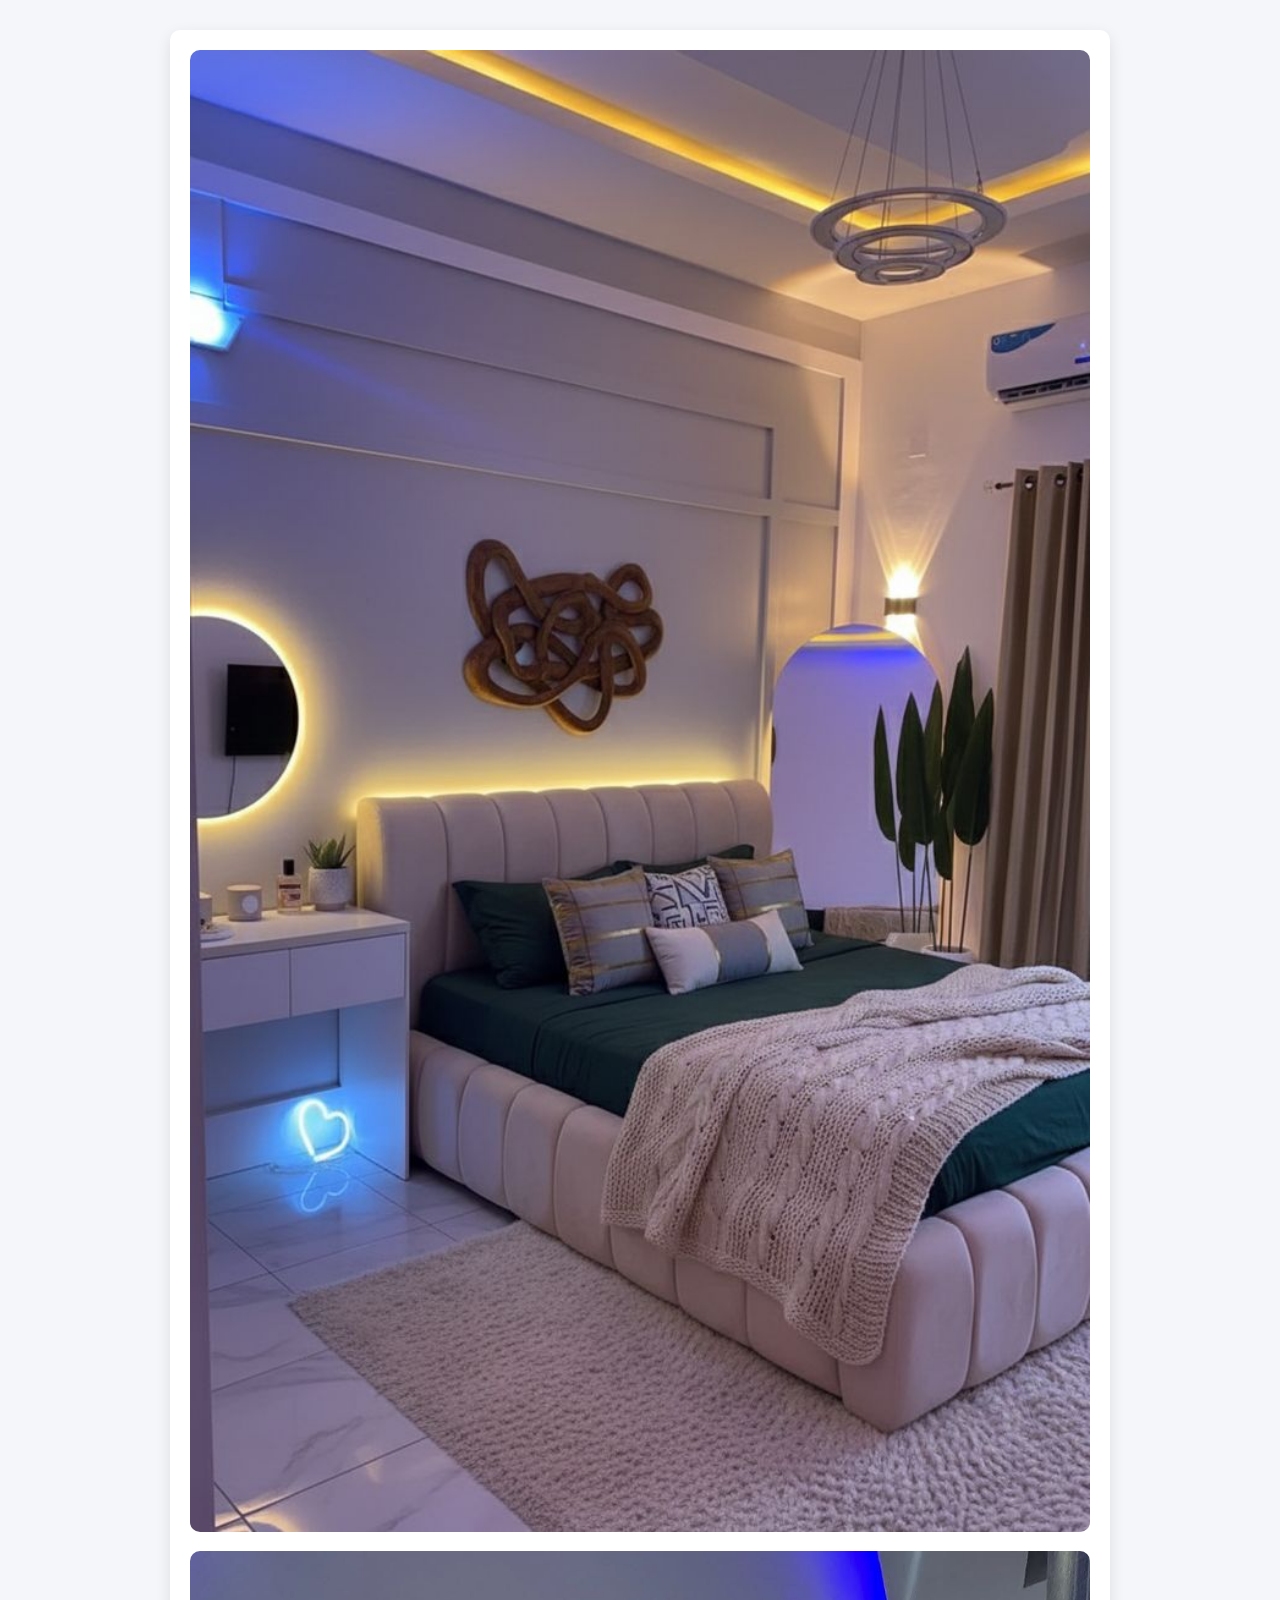
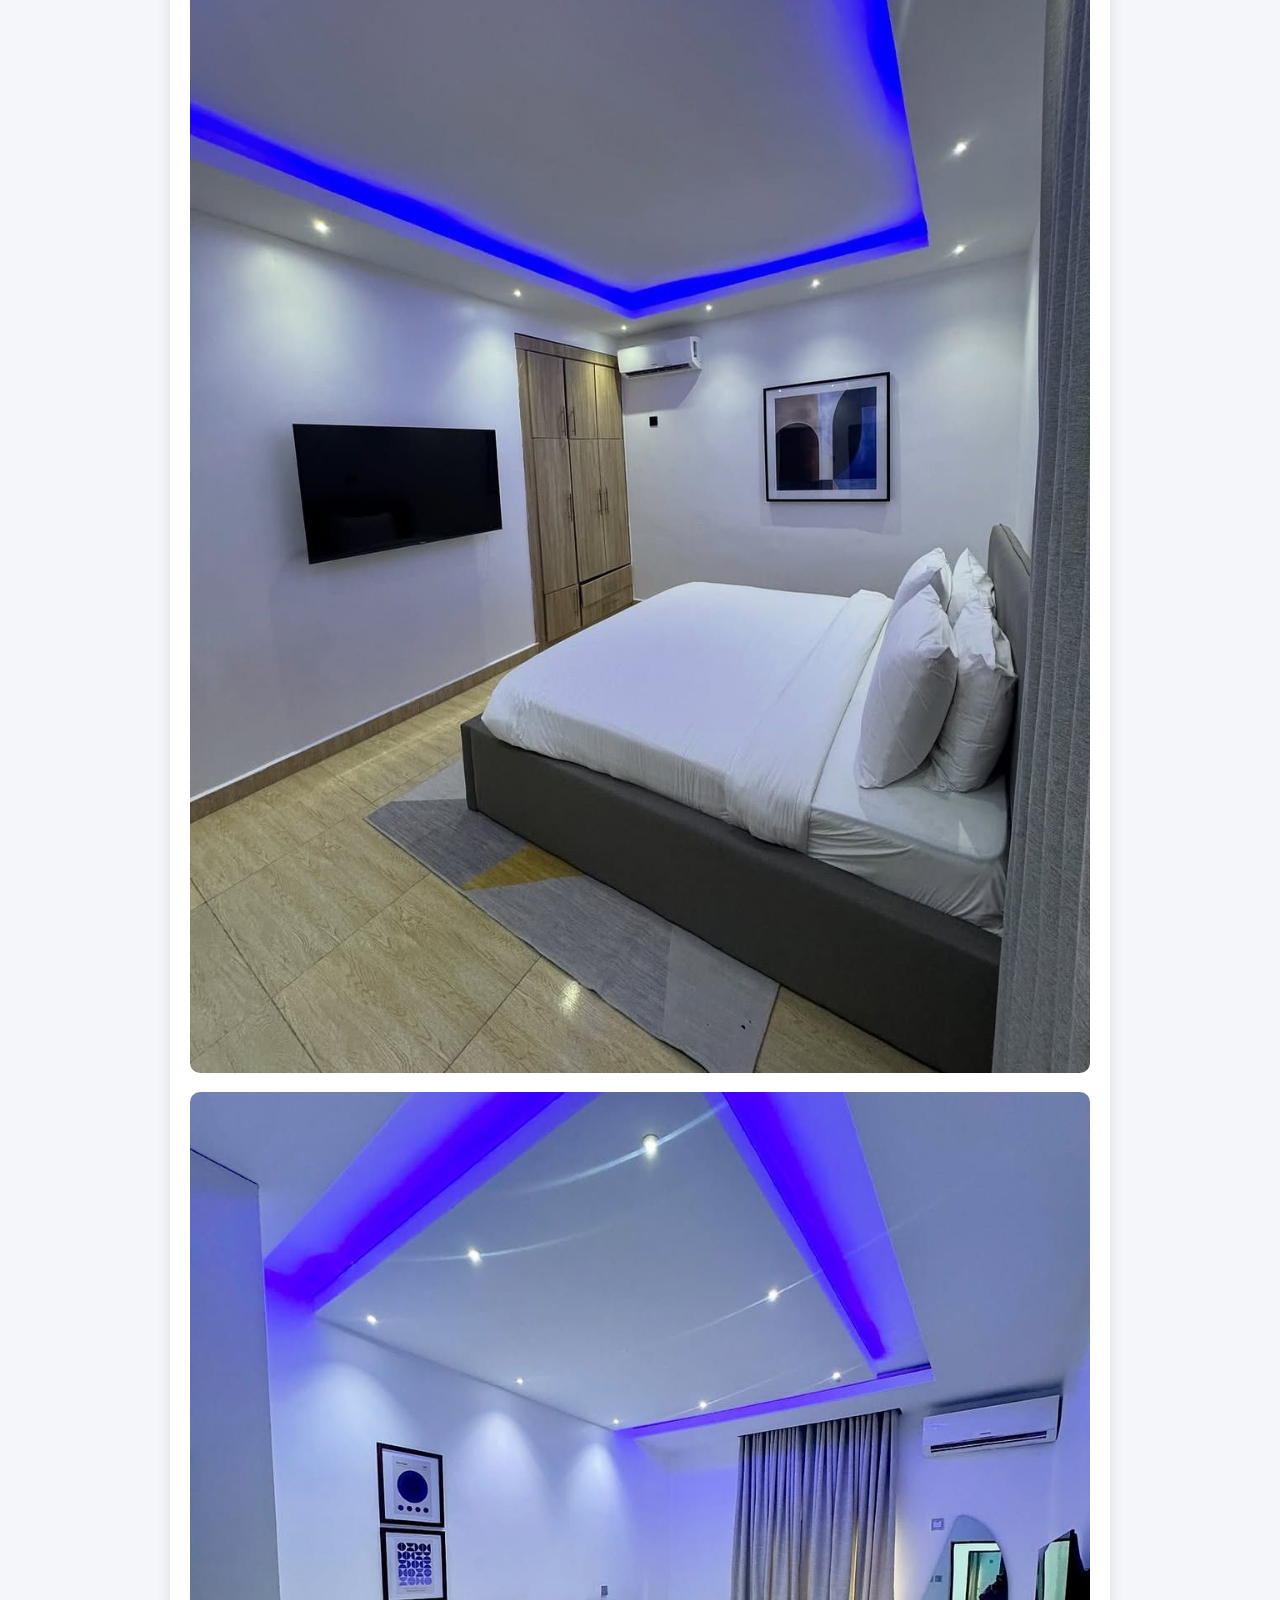
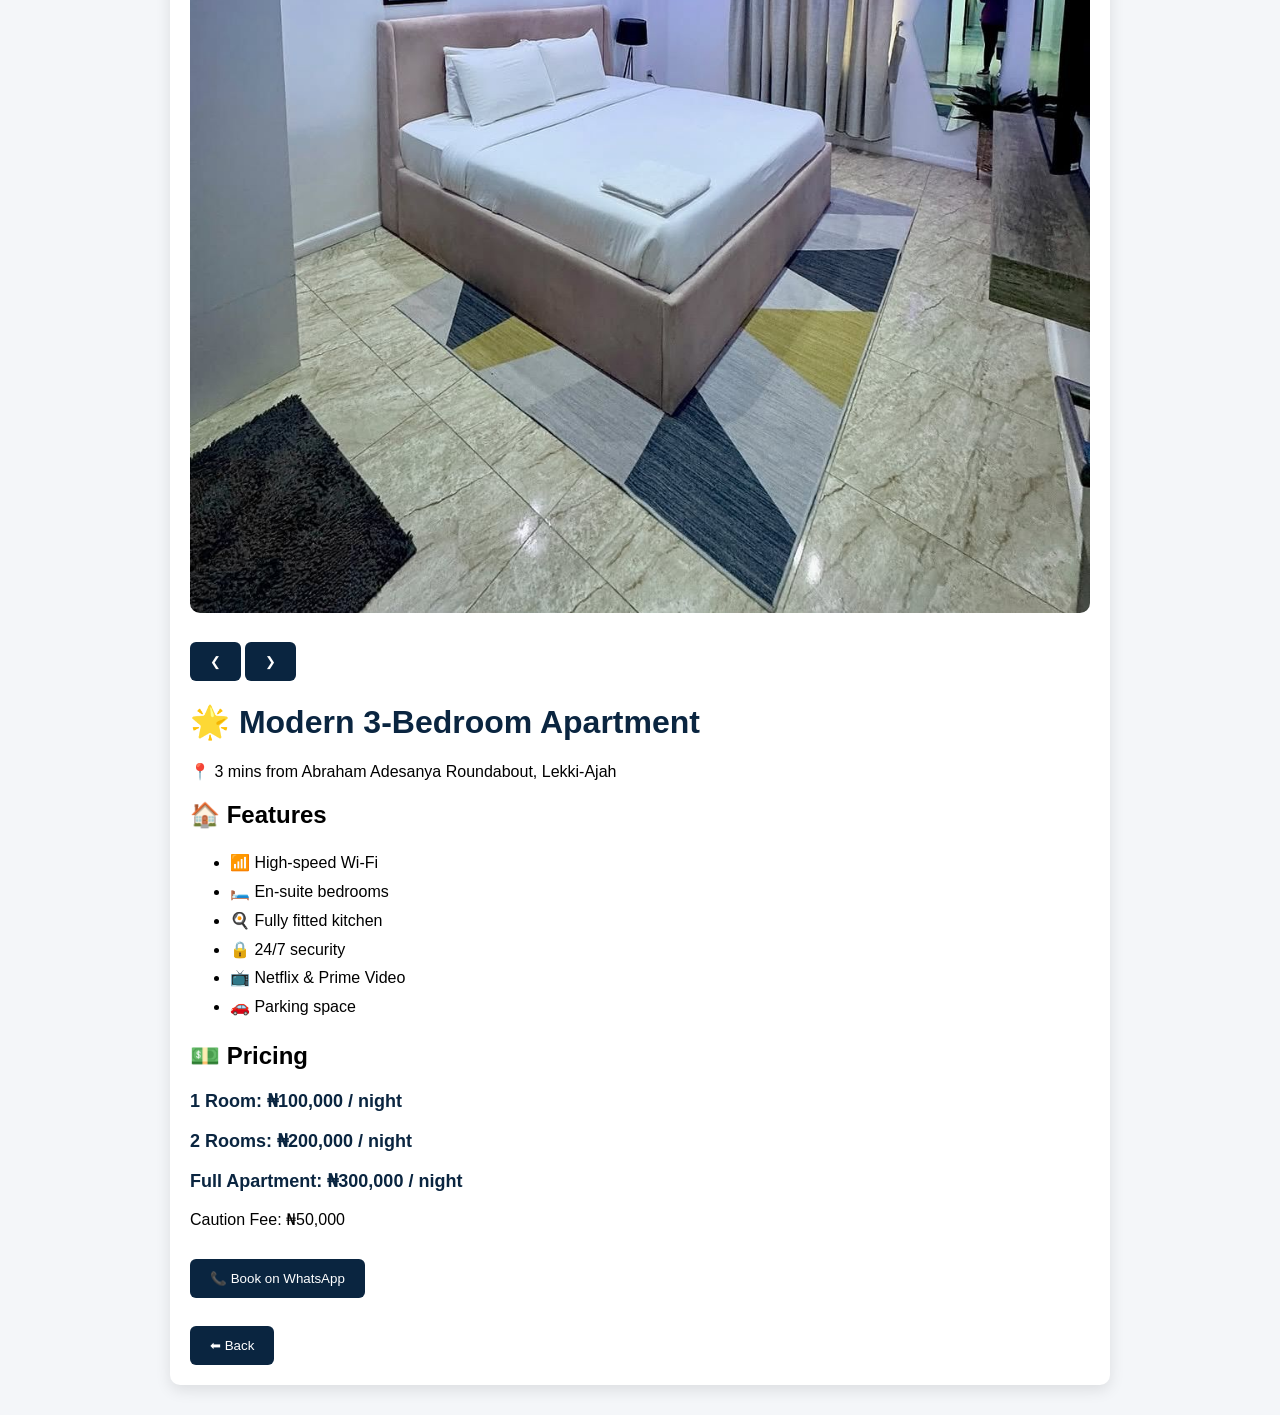
==== house1.html @ 63ebcce3 "Airbnb Apartment" ====
<!DOCTYPE html>
<html lang="en">

<head>
    <meta charset="UTF-8">
    <meta name="viewport" content="width=device-width, initial-scale=1.0">
    <title>Modern Apartment</title>
    <link rel="stylesheet" href="style.css">

    <style>
        body {
            font-family: Arial, sans-serif;
            margin: 0;
            background: #f4f6f9;
        }

        .container {
            max-width: 900px;
            margin: 30px auto;
            background: white;
            padding: 20px;
            border-radius: 10px;
            box-shadow: 0 5px 15px rgba(0, 0, 0, 0.1);
        }

        h1 {
            color: #0a2540;
        }

        .section {
            margin-top: 20px;
        }

        ul {
            line-height: 1.8;
        }

        .price {
            font-size: 18px;
            font-weight: bold;
            color: #0a2540;
        }

        button {
            background: #0a2540;
            color: white;
            padding: 12px 20px;
            border: none;
            border-radius: 6px;
            cursor: pointer;
            margin-top: 10px;
        }

        button:hover {
            background: #123a63;
        }

        img {
            width: 100%;
            border-radius: 10px;
            margin-bottom: 15px;
        }
    </style>
</head>

<body>

    <div class="container">

        <!-- IMAGE -->

        <div class="gallery">
            <img src="inside1.jpg">
            <img src="inside2.jpg">
            <img src="inside3.jpg">

        </div>
        <button class="prev" onclick="scrollLeft()">❮</button>
        <button class="next" onclick="scrollRight()">❯</button>

        <h1>🌟 Modern 3-Bedroom Apartment</h1>
        <p>📍 3 mins from Abraham Adesanya Roundabout, Lekki-Ajah</p>

        <!-- FEATURES -->
        <div class="section">
            <h2>🏠 Features</h2>
            <ul>
                <li>📶 High-speed Wi-Fi</li>
                <li>🛏️ En-suite bedrooms</li>
                <li>🍳 Fully fitted kitchen</li>
                <li>🔒 24/7 security</li>
                <li>📺 Netflix & Prime Video</li>
                <li>🚗 Parking space</li>
            </ul>
        </div>

        <!-- PRICING -->
        <div class="section">
            <h2>💵 Pricing</h2>
            <p class="price">1 Room: ₦100,000 / night</p>
            <p class="price">2 Rooms: ₦200,000 / night</p>
            <p class="price">Full Apartment: ₦300,000 / night</p>
            <p>Caution Fee: ₦50,000</p>
        </div>

        <!-- BOOK BUTTON -->
        <div class="section">
            <a href="https://wa.me/2348062937553">
                <button>📞 Book on WhatsApp</button>
            </a>
        </div>

        <br>

        <a href="index.html">
            <button>⬅ Back</button>
        </a>

    </div>

</body>

</html>
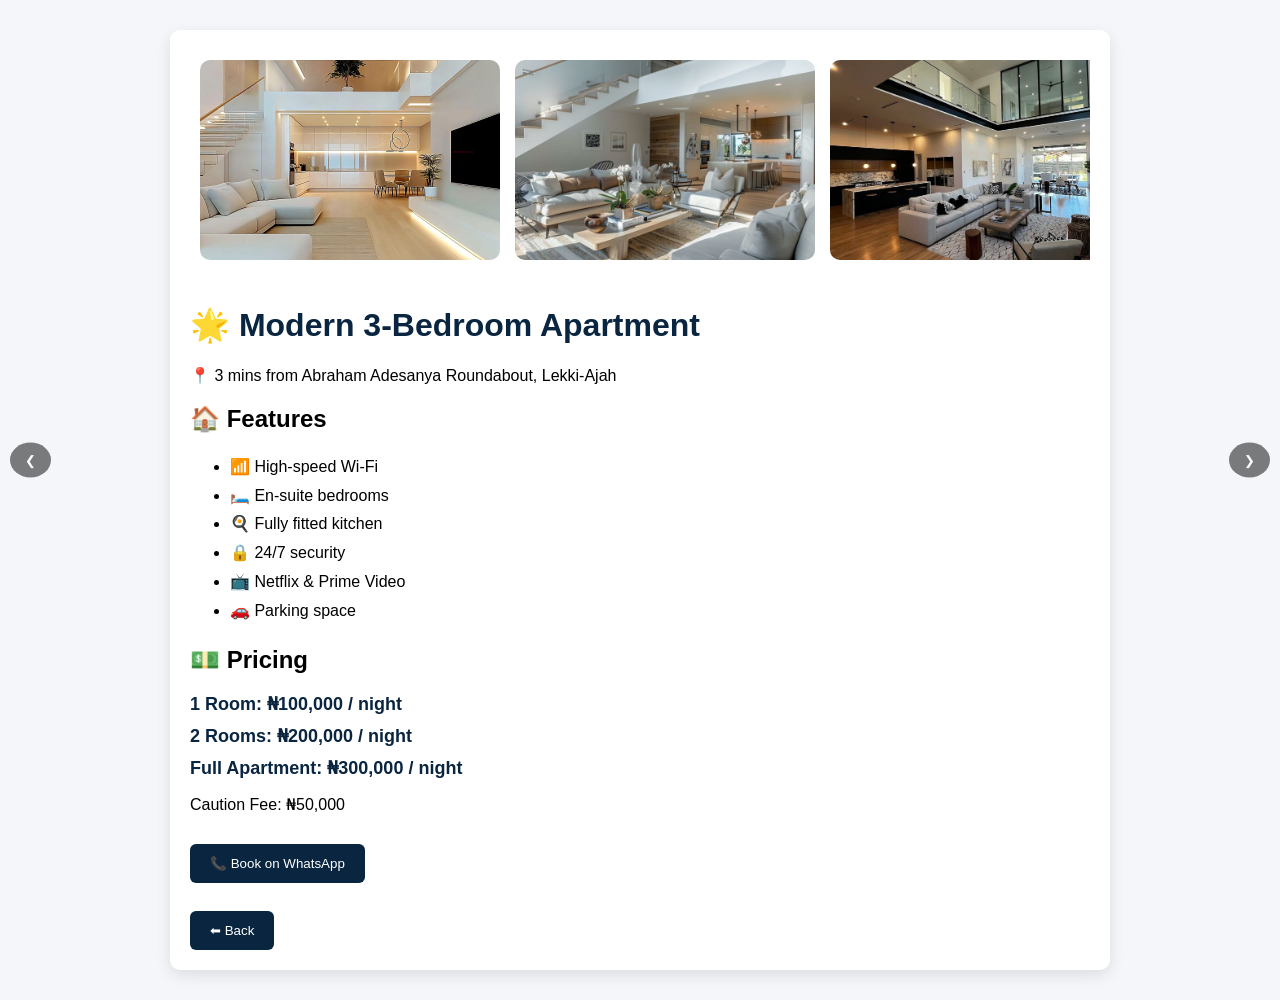
==== commit 5a43ed19: "Add files via upload" ====
--- a/house1.html
+++ b/house1.html
@@ -70,9 +70,9 @@
         <!-- IMAGE -->
 
         <div class="gallery">
-            <img src="inside1.jpg">
-            <img src="inside2.jpg">
-            <img src="inside3.jpg">
+            <img src="interior1.jpg">
+            <img src="interior2.jpg">
+            <img src="interior3.jpg">
 
         </div>
         <button class="prev" onclick="scrollLeft()">❮</button>
--- a/style.css
+++ b/style.css
@@ -0,0 +1,274 @@
+.navbar {
+    display: flex;
+    justify-content: space-between;
+    align-items: center;
+    padding: 15px 40px;
+    background: white;
+    box-shadow: 0 2px 5px rgba(0, 0, 0, 0.1);
+}
+
+.left-side img {
+    width: 50px;
+}
+
+.left-side h2 {
+    font-size: 18px;
+    margin: 0;
+}
+
+.right-side {
+    display: flex;
+    align-items: center;
+    gap: 20px;
+}
+
+/* LOGO */
+.logo img {
+    width: 120px;
+    height: auto;
+}
+
+/* LINKS */
+.nav-links a {
+    margin: 0 10px;
+    text-decoration: none;
+    color: black;
+    font-weight: 500;
+}
+
+.nav-links a:hover {
+    color: #007BFF;
+}
+
+/* SEARCH BOX */
+.search-box {
+    display: flex;
+    align-items: center;
+}
+
+.right-side input {
+    padding: 6px;
+    border: 1px solid #ccc;
+}
+
+.search-box input {
+    padding: 7px;
+    border: 1px solid #ccc;
+    border-radius: 5px 0 0 5px;
+    outline: none;
+}
+
+.search-box button {
+    padding: 7px 10px;
+    border: none;
+    background: #007BFF;
+    color: white;
+    border-radius: 0 5px 5px 0;
+    cursor: pointer;
+}
+
+body {
+    font-family: Arial;
+    margin: 0;
+}
+
+/* HEADER */
+header {
+    display: flex;
+    justify-content: space-between;
+    padding: 20px;
+    background: white;
+}
+
+nav a {
+    margin: 0 10px;
+    text-decoration: none;
+    color: black;
+}
+
+/* HERO */
+.hero {
+    background: url('main\ background.jpg') center/cover;
+    color: white;
+    text-align: center;
+    padding: 100px 20px;
+}
+
+.hero button {
+    padding: 10px 20px;
+    background: blue;
+    color: white;
+    border: none;
+}
+
+/* LISTINGS */
+.listings {
+    padding: 40px;
+    text-align: center;
+}
+
+.cards {
+    display: flex;
+    gap: 20px;
+    justify-content: center;
+}
+
+.card {
+    border: 1px solid #ddd;
+    padding: 10px;
+    width: 250px;
+}
+
+.card img {
+    width: 100%;
+}
+
+.card button {
+    background: blue;
+    color: white;
+    border: none;
+    padding: 10px;
+}
+
+/* FOOTER */
+footer {
+    background: #333;
+    color: white;
+    text-align: center;
+    padding: 20px;
+}
+
+.right-side {
+    display: flex;
+    align-items: center;
+    gap: 20px;
+}
+
+.left-side {
+    display: flex;
+    align-items: center;
+    gap: 10px;
+}
+
+.details {
+    padding: 40px;
+    text-align: center;
+}
+
+.details-img {
+    width: 80%;
+    max-width: 500px;
+    border-radius: 10px;
+}
+
+.price {
+    font-size: 24px;
+    color: green;
+    margin: 10px 0;
+}
+
+.buy-btn {
+    background: #28a745;
+    color: white;
+    padding: 12px 25px;
+    border: none;
+    border-radius: 5px;
+    cursor: pointer;
+}
+
+.details-container {
+    display: flex;
+    align-items: center;
+    justify-content: center;
+    gap: 40px;
+    padding: 40px;
+}
+
+.details-image img {
+    width: 400px;
+    border-radius: 10px;
+}
+
+.details-info {
+    max-width: 400px;
+}
+
+.buy-btn {
+    margin-top: 15px;
+}
+
+.gallery {
+    display: flex;
+    gap: 15px;
+    overflow-x: auto;
+    padding: 10px;
+}
+
+.gallery img {
+    width: 300px;
+    height: 200px;
+    object-fit: cover;
+    border-radius: 10px;
+    flex-shrink: 0;
+}
+
+.slider {
+    display: flex;
+    gap: 15px;
+    overflow-x: auto;
+}
+
+.slider::-webkit-scrollbar {
+    display: none;
+}
+
+.slide {
+    width: 300px;
+    height: 200px;
+    object-fit: cover;
+
+}
+
+.slide:hover {
+    transform: scale(1.05) transition:0.3s
+}
+
+.slider {
+    justify-content: center;
+}
+
+.slider {
+    position: relative;
+}
+
+.prev,
+.next {
+    position: absolute;
+    top: 50%;
+    transform: translateY(-50%);
+    background: rgba(0, 0, 0, 0.5);
+    color: white;
+    border: none;
+    padding: 10px 15px;
+    cursor: pointer;
+    border-radius: 50%;
+}
+
+.prev {
+    left: 10px;
+}
+
+.next {
+    right: 10px;
+}
+
+.listing-info {
+    display: flex;
+    gap: 20px;
+    flex-wrap: wrap;
+    margin-top: 10px;
+}
+
+.listing-info span {
+    font-size: 14px;
+}
